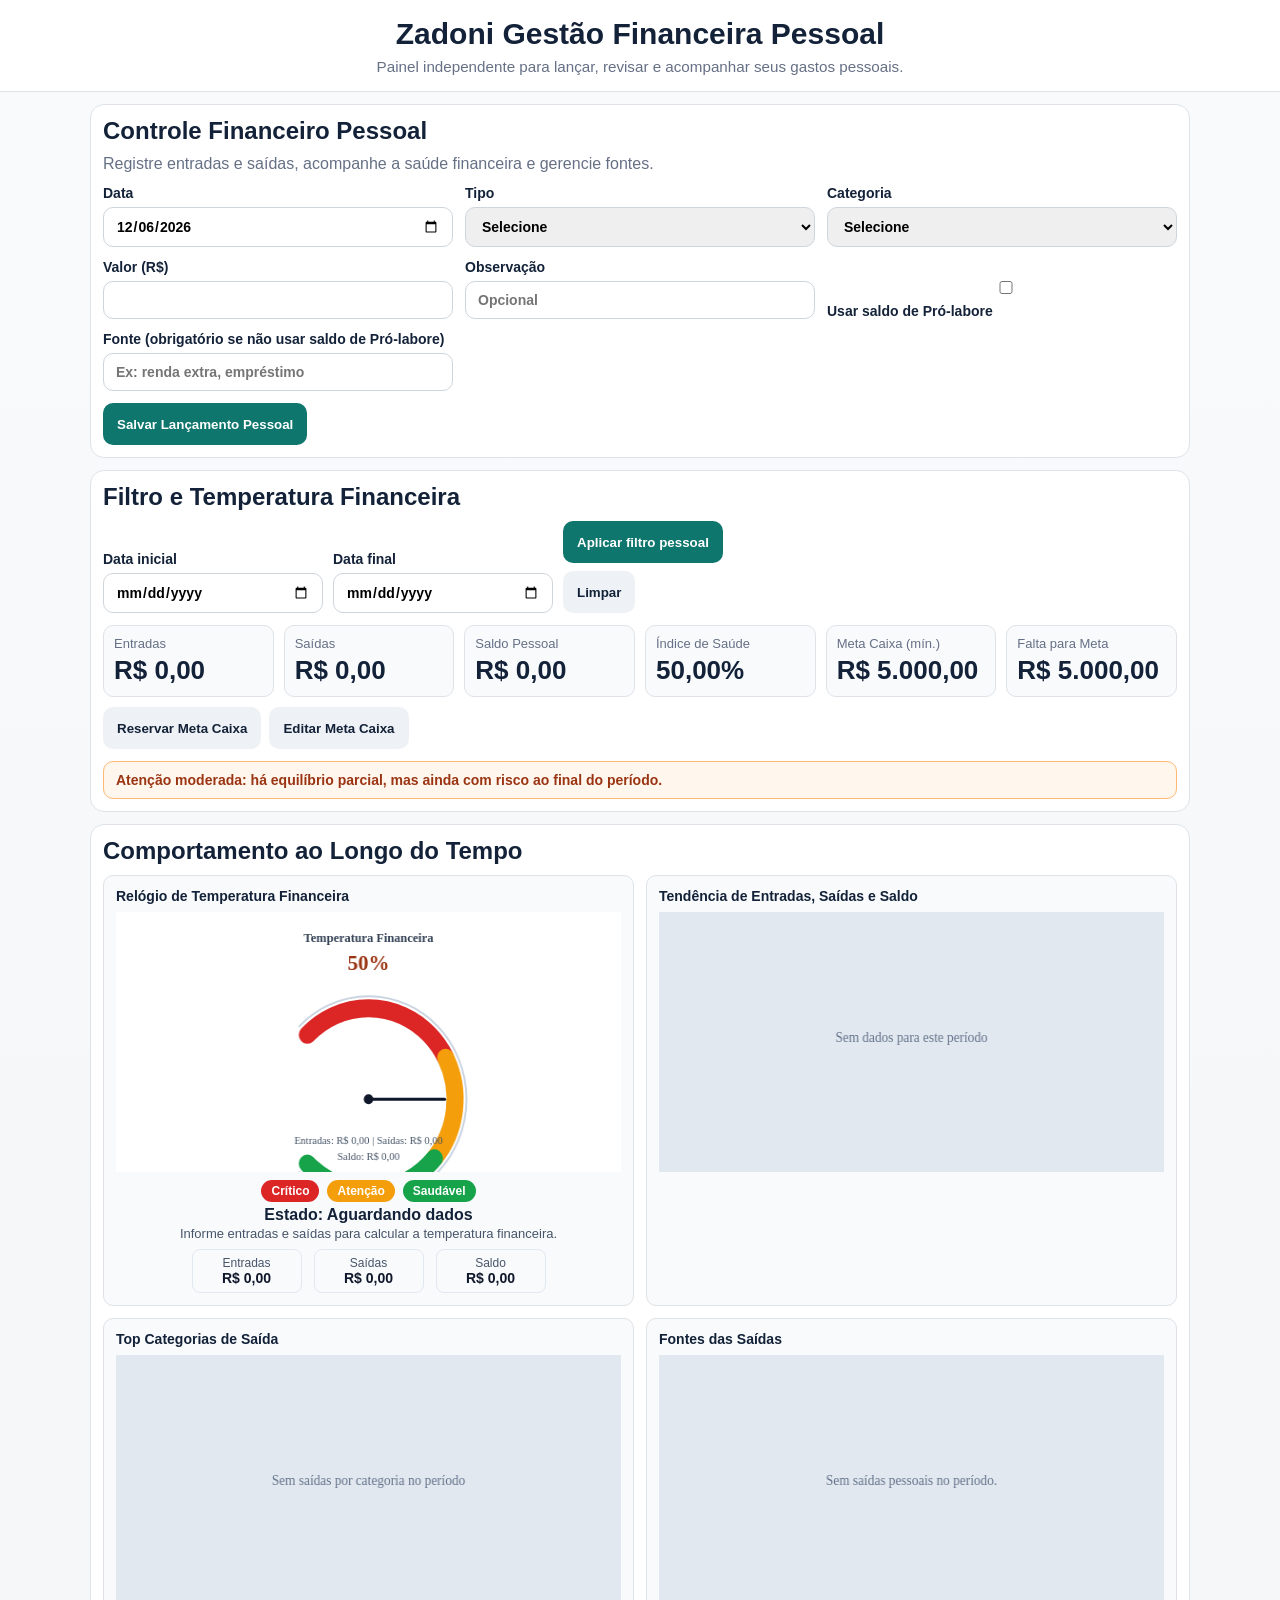
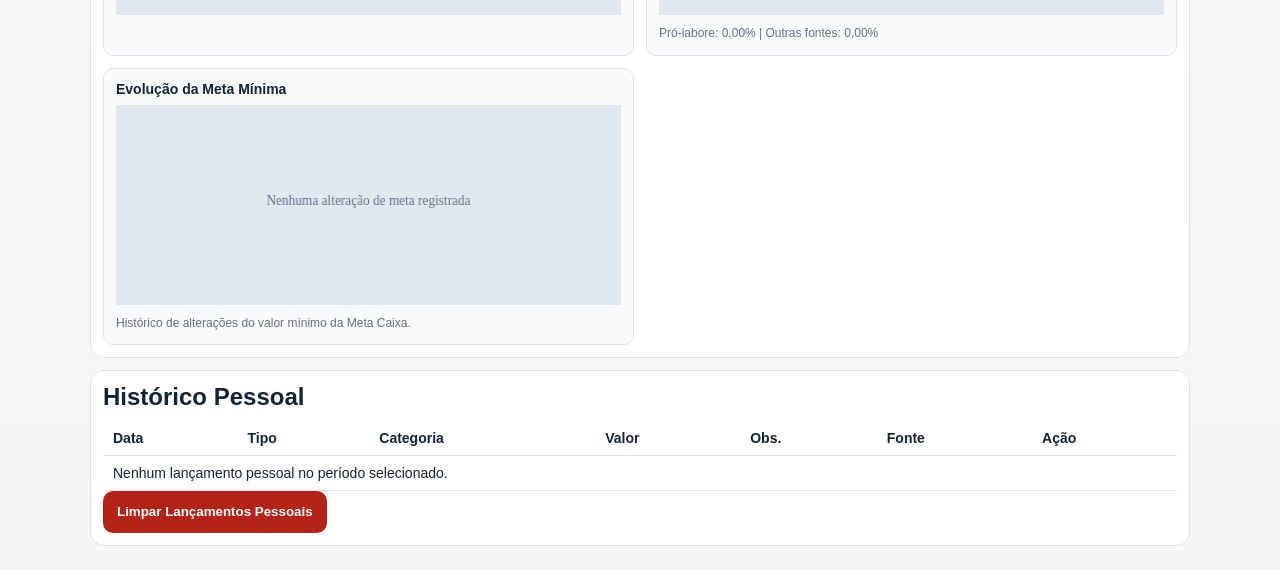
==== deploy-gestao-financeira-zadoni/index.html @ 17127ddf "Add new expense categories" ====
<!DOCTYPE html>
<html lang="pt-BR">
<head>
  <meta charset="UTF-8" />
  <meta name="viewport" content="width=device-width, initial-scale=1.0" />
  <title>Zadoni Gestão Financeira Pessoal</title>
  <link rel="stylesheet" href="style.css" />
  <script src="modules/calc.js" defer></script>
  <script src="modules/data.js" defer></script>
  <script src="modules/ui.js" defer></script>
  <script src="app.js" defer></script>
</head>
<body>
  <header class="topbar no-print">
    <h1>Zadoni Gestão Financeira Pessoal</h1>
    <p>Painel independente para lançar, revisar e acompanhar seus gastos pessoais.</p>
  </header>

  <main class="container">
    <section class="screen is-active" data-screen="personal">
      <section class="card">
        <h2>Controle Financeiro Pessoal</h2>
        <p class="muted">Registre entradas e saídas, acompanhe a saúde financeira e gerencie fontes.</p>

        <form id="personalForm" class="grid">
          <label>
            Data
            <input type="date" id="personalDate" required />
          </label>
          <label>
            Tipo
            <select id="personalType" required>
              <option value="">Selecione</option>
              <option value="entry">Entrada</option>
              <option value="exit">Saída</option>
            </select>
          </label>
          <label>
            Categoria
            <select id="personalCategory" required>
              <option value="">Selecione</option>
              <option value="Renda">Renda</option>
              <option value="Alimentação">Alimentação</option>
              <option value="Transporte">Transporte</option>
              <option value="Moradia">Moradia</option>
              <option value="Saúde">Saúde</option>
              <option value="Educação">Educação</option>
              <option value="Lazer">Lazer</option>
              <option value="Dívidas">Dívidas</option>
              <option value="Recompra para negócio">Recompra para negócio</option>
              <option value="Roupas">Roupas</option>
              <option value="Beleza">Beleza</option>
              <option value="Cuidados pessoais">Cuidados pessoais</option>
              <option value="Outros">Outros</option>
            </select>
          </label>
          <label>
            Valor (R$)
            <input type="number" id="personalAmount" min="0.01" step="0.01" required />
          </label>
          <label>
            Observação
            <input type="text" id="personalNotes" placeholder="Opcional" />
          </label>
          <label class="inline">
            <input type="checkbox" id="personalUseBusinessFunds" />
            <span>Usar saldo de Pró-labore</span>
          </label>
          <label>
            Fonte (obrigatório se não usar saldo de Pró-labore)
            <input type="text" id="personalFundingSource" placeholder="Ex: renda extra, empréstimo" />
          </label>
          <div class="actions">
            <button type="submit" id="personalSubmitBtn">Salvar Lançamento Pessoal</button>
            <button type="button" id="personalCancelEdit" class="ghost" hidden>Cancelar edição</button>
          </div>
        </form>
      </section>

      <section class="card">
        <h2>Filtro e Temperatura Financeira</h2>
        <div class="filters no-print">
          <label>
            Data inicial
            <input type="date" id="personalFilterStartDate" />
          </label>
          <label>
            Data final
            <input type="date" id="personalFilterEndDate" />
          </label>
          <div class="actions-inline">
            <button type="button" id="personalApplyFilters">Aplicar filtro pessoal</button>
            <button type="button" id="personalClearFilters" class="ghost">Limpar</button>
          </div>
        </div>

        <div class="kpis">
          <article><span>Entradas</span><strong id="personalKpiEntries">R$ 0,00</strong></article>
          <article><span>Saídas</span><strong id="personalKpiExits">R$ 0,00</strong></article>
          <article><span>Saldo Pessoal</span><strong id="personalKpiBalance">R$ 0,00</strong></article>
          <article><span>Índice de Saúde</span><strong id="personalKpiHealth">0,00%</strong></article>
          <article><span>Meta Caixa (mín.)</span><strong id="personalKpiMeta">R$ 5.000,00</strong></article>
          <article><span>Falta para Meta</span><strong id="personalKpiShortage">R$ 0,00</strong></article>
        </div>
        <div class="actions-inline" style="margin-top:10px;">
          <button type="button" id="personalReserveBtn" class="ghost">Reservar Meta Caixa</button>
          <button type="button" id="personalEditMetaBtn" class="ghost">Editar Meta Caixa</button>
        </div>
        <p id="personalTemperatureLabel" class="traffic-light neutral">Temperatura financeira aguardando dados.</p>
      </section>

      <section class="card">
        <h2>Comportamento ao Longo do Tempo</h2>
        <div class="dash-grid">
          <div class="chart-card">
            <h3 class="chart-title">Relógio de Temperatura Financeira</h3>
            <canvas id="personalGaugeChart" height="260"></canvas>
            <div class="gauge-legend">
              <div class="chip chip-red">Crítico</div>
              <div class="chip chip-yellow">Atenção</div>
              <div class="chip chip-green">Saudável</div>
            </div>
            <div class="gauge-status">
              <div id="personalGaugeStatus" class="status-label">Estado: -</div>
              <div id="personalGaugeAdvice" class="status-advice">Aguardando dados.</div>
            </div>
            <div class="gauge-stats">
              <div class="stat-box">
                <span>Entradas</span>
                <strong id="personalGaugeEntries">R$ 0,00</strong>
              </div>
              <div class="stat-box">
                <span>Saídas</span>
                <strong id="personalGaugeExits">R$ 0,00</strong>
              </div>
              <div class="stat-box">
                <span>Saldo</span>
                <strong id="personalGaugeBalance">R$ 0,00</strong>
              </div>
            </div>
          </div>

          <div class="chart-card">
            <h3 class="chart-title">Tendência de Entradas, Saídas e Saldo</h3>
            <canvas id="personalTimelineChart" height="260"></canvas>
          </div>

          <div class="chart-card">
            <h3 class="chart-title">Top Categorias de Saída</h3>
            <canvas id="personalCategoryChart" height="260"></canvas>
          </div>

          <div class="chart-card">
            <h3 class="chart-title">Fontes das Saídas</h3>
            <canvas id="personalFundingChart" height="260"></canvas>
            <p class="chart-note" id="personalFundingNote">Mostra quanto das saídas veio do Pró-labore vs outras fontes.</p>
          </div>

          <div class="chart-card">
            <h3 class="chart-title">Evolução da Meta Mínima</h3>
            <canvas id="personalMetaEvolutionChart" height="200"></canvas>
            <p class="chart-note">Histórico de alterações do valor mínimo da Meta Caixa.</p>
          </div>
        </div>
      </section>

      <section class="card">
        <h2>Histórico Pessoal</h2>
        <div class="table-wrap">
          <table id="personalTable" class="mobile-card-table">
            <thead>
              <tr>
                <th>Data</th>
                <th>Tipo</th>
                <th>Categoria</th>
                <th>Valor</th>
                <th>Obs.</th>
                <th>Fonte</th>
                <th class="no-print">Ação</th>
              </tr>
            </thead>
            <tbody id="personalTableBody">
              <tr><td colspan="7">Nenhum lançamento pessoal cadastrado.</td></tr>
            </tbody>
          </table>
        </div>
        <div class="actions no-print">
          <button type="button" id="clearPersonalTransactions" class="danger">Limpar Lançamentos Pessoais</button>
        </div>
      </section>
    </section>
  </main>
</body>
</html>
---- deploy-gestao-financeira-zadoni/style.css ----
:root {
  --bg: #f3f5f7;
  --card: #ffffff;
  --text: #132238;
  --muted: #667085;
  --line: #dfe3e8;
  --brand: #0f766e;
  --brand-2: #0b5d57;
  --danger: #b42318;
  --container-max: 1100px;
  --space-1: 8px;
  --space-2: 12px;
  --space-3: 16px;
}

* {
  box-sizing: border-box;
}

html,
body {
  max-width: 100%;
  overflow-x: hidden;
}

body {
  margin: 0;
  font-family: "Segoe UI", Tahoma, sans-serif;
  color: var(--text);
  background: linear-gradient(180deg, #f8fafc 0%, var(--bg) 100%);
  overflow-x: hidden;
}

.topbar {
  background: var(--card);
  border-bottom: 1px solid var(--line);
  padding: var(--space-3) var(--space-2);
  text-align: center;
}

.topbar h1 {
  margin: 0;
  font-size: clamp(1.5rem, 5vw, 1.875rem);
  line-height: 1.2;
  overflow-wrap: anywhere;
}

.topbar p {
  margin: 6px 0 0;
  color: var(--muted);
  font-size: 0.95rem;
  overflow-wrap: anywhere;
}

.topbar-actions {
  margin-top: 10px;
  display: flex;
  justify-content: center;
  gap: 8px;
  flex-wrap: wrap;
}

.ui-mode-status {
  margin: 10px 0 0;
  font-size: 13px;
  font-weight: 700;
}

.tabs {
  width: min(var(--container-max), calc(100% - (var(--space-2) * 2)));
  margin: var(--space-2) auto 0;
  display: flex;
  gap: 8px;
  flex-wrap: wrap;
}

.tab {
  border: 1px solid var(--line);
  background: #fff;
  color: var(--text);
  border-radius: 999px;
  padding: 10px 14px;
  cursor: pointer;
  font-weight: 700;
  min-height: 42px;
  flex: 1 1 140px;
  max-width: 100%;
}

.tab.is-active {
  background: var(--brand);
  border-color: var(--brand);
  color: #fff;
}

.container {
  width: min(var(--container-max), calc(100% - (var(--space-2) * 2)));
  margin: var(--space-2) auto 24px;
}

.screen {
  display: none;
  gap: var(--space-2);
}

.screen.is-active {
  display: grid;
}

.card {
  background: var(--card);
  border: 1px solid var(--line);
  border-radius: 14px;
  padding: var(--space-2);
  min-width: 0;
}

.card h2 {
  margin: 0 0 10px;
}

.muted {
  margin: 0 0 12px;
  color: var(--muted);
}

.grid {
  display: grid;
  grid-template-columns: 1fr;
  gap: 12px;
  align-items: end;
}

label {
  display: flex;
  flex-direction: column;
  gap: 6px;
  font-size: 14px;
  font-weight: 600;
  min-width: 0;
}

input,
select,
textarea {
  font: inherit;
  border: 1px solid #cfd5dc;
  border-radius: 10px;
  padding: 10px 12px;
  width: 100%;
  min-width: 0;
  max-width: 100%;
}

input[readonly] {
  background: #f8fafc;
}

.actions {
  grid-column: 1 / -1;
  display: flex;
  gap: 8px;
  flex-wrap: wrap;
}

.actions-inline {
  display: flex;
  gap: 8px;
  flex-wrap: wrap;
  align-items: end;
}

button {
  border: 0;
  border-radius: 10px;
  padding: 10px 14px;
  font-weight: 700;
  cursor: pointer;
  background: var(--brand);
  color: #fff;
  min-height: 42px;
  max-width: 100%;
  overflow-wrap: anywhere;
}

button:hover {
  background: var(--brand-2);
}

button.ghost {
  background: #eef2f6;
  color: var(--text);
}

button.ghost:hover {
  background: #dde4eb;
}

button.danger {
  background: var(--danger);
}

button.danger:hover {
  background: #8f1b12;
}

.advanced {
  grid-column: 1 / -1;
  border: 1px dashed #c7ced7;
  border-radius: 10px;
  padding: 8px 10px;
}

.advanced summary {
  cursor: pointer;
  font-weight: 700;
}

.advanced-content {
  margin-top: 10px;
  display: grid;
  grid-template-columns: 1fr;
  gap: 10px;
}

.sale-product-panel {
  grid-column: 1 / -1;
  padding: 10px 12px;
  border: 1px solid var(--line);
  border-radius: 10px;
  background: #f8fafc;
}

.sale-product-panel .muted {
  margin: 0;
}

.compact-details {
  margin-top: 8px;
  border: 1px dashed #c7ced7;
  border-radius: 8px;
  padding: 6px 8px;
  white-space: normal;
}

.compact-details summary {
  cursor: pointer;
  font-weight: 700;
  color: #334155;
}

.compact-details p {
  margin: 8px 0 0;
  color: var(--muted);
  line-height: 1.4;
  white-space: normal;
}

.muted-inline {
  color: var(--muted);
  font-size: 12px;
}

.product-name-cell {
  display: block;
  color: #0f172a;
  font-size: 14px;
  line-height: 1.35;
}

.sale-product-cell {
  display: grid;
  gap: 6px;
  white-space: normal;
}

.product-identity-cell {
  align-items: start;
}

.mobile-product-description {
  display: none;
}

.mobile-product-description .compact-details + .compact-details {
  margin-top: 6px;
}

.compact-details.product-description-details,
.compact-details.catalog-description-details {
  margin-top: 0;
  border: 0;
  padding: 0;
  background: transparent;
}

.compact-details.product-description-details summary,
.compact-details.catalog-description-details summary {
  list-style: none;
  display: inline-flex;
  align-items: center;
  gap: 6px;
  border-radius: 999px;
  border: 1px solid #cbd5e1;
  background: #f8fafc;
  color: #334155;
  font-size: 12px;
  font-weight: 700;
  padding: 4px 10px;
}

.compact-details.product-description-details summary::-webkit-details-marker,
.compact-details.catalog-description-details summary::-webkit-details-marker {
  display: none;
}

.compact-details.product-description-details summary::after,
.compact-details.catalog-description-details summary::after {
  content: '▾';
  font-size: 11px;
  line-height: 1;
  transition: transform 180ms ease;
}

.compact-details.product-description-details[open] summary::after,
.compact-details.catalog-description-details[open] summary::after {
  transform: rotate(180deg);
}

.compact-details.product-description-details p,
.compact-details.catalog-description-details p {
  margin-top: 8px;
  padding: 8px 10px;
  border-radius: 8px;
  border: 1px solid #dbe5ee;
  background: #f8fafc;
  color: #334155;
}

.filters {
  display: grid;
  grid-template-columns: 1fr;
  gap: 10px;
  align-items: end;
  margin-bottom: 12px;
}

.kpis {
  display: grid;
  grid-template-columns: 1fr;
  gap: 10px;
}

.kpis article {
  background: #f8fafc;
  border: 1px solid var(--line);
  border-radius: 10px;
  padding: 10px;
}

.kpis span {
  display: block;
  color: var(--muted);
  font-size: 13px;
}

.kpis strong {
  display: block;
  margin-top: 4px;
  font-size: clamp(1.25rem, 5vw, 1.625rem);
  line-height: 1.2;
}

.kpi-focus {
  background: #ecfeff;
  border-left: 4px solid var(--brand);
}

.decision-grid,
.rank-grid {
  display: grid;
  grid-template-columns: 1fr;
  gap: 10px;
}

.decision-grid {
  margin-bottom: 12px;
}

.decision-card,
.rank-panel {
  background: #f8fafc;
  border: 1px solid var(--line);
  border-radius: 10px;
  padding: 12px;
  min-width: 0;
}

.decision-card span {
  display: block;
  color: var(--muted);
  font-size: 13px;
  font-weight: 700;
}

.decision-card strong {
  display: block;
  margin-top: 5px;
  font-size: 1.2rem;
  line-height: 1.25;
}

.decision-card p {
  margin: 8px 0 0;
  color: #334155;
  line-height: 1.45;
}

.rank-panel h3 {
  margin: 0 0 10px;
  font-size: 1rem;
}

.rank-list {
  margin: 0;
  padding-left: 20px;
}

.rank-list li {
  padding: 8px 0;
  border-top: 1px solid #e6ebf0;
}

.rank-list li:first-child {
  border-top: 0;
  padding-top: 0;
}

.rank-list strong,
.rank-list span {
  display: block;
}

.rank-list span {
  color: var(--muted);
  font-size: 13px;
  margin-top: 2px;
}

.partner-goals {
  display: grid;
  grid-template-columns: 1fr;
  gap: 10px;
}

.partner-card {
  background: #f8fafc;
  border: 1px solid var(--line);
  border-radius: 10px;
  padding: 12px;
}

.partner-card header {
  display: flex;
  align-items: center;
  justify-content: space-between;
  gap: 8px;
  margin-bottom: 8px;
  flex-wrap: wrap;
}

.partner-card header span {
  color: var(--muted);
  font-size: 13px;
}

.goal-bar {
  width: 100%;
  height: 12px;
  border-radius: 999px;
  background: #e6ebf1;
  overflow: hidden;
}

.goal-bar span {
  display: block;
  height: 100%;
  width: 0%;
  background: linear-gradient(90deg, #0f766e 0%, #22c55e 100%);
  transition: width 200ms ease-in-out;
}

.goal-msg {
  margin: 8px 0 0;
  font-size: 13px;
  color: var(--muted);
}

.goal-msg.done {
  color: #166534;
  font-weight: 700;
}

.motivation {
  margin: 0 0 12px;
  padding: 10px 12px;
  border-radius: 10px;
  border: 1px solid var(--line);
  background: #f8fafc;
  color: var(--muted);
  font-size: 14px;
}

.motivation.warn {
  background: #fff4ed;
  border-color: #fdba74;
  color: #9a3412;
}

.motivation.ok {
  background: #ecfdf3;
  border-color: #86efac;
  color: #166534;
}

.channel-grid {
  display: grid;
  grid-template-columns: 1fr;
  gap: 12px;
}

.pie-wrap {
  background: #f8fafc;
  border: 1px solid var(--line);
  border-radius: 10px;
  padding: 12px;
  display: grid;
  gap: 10px;
  justify-items: center;
}

.pie-svg {
  width: min(220px, 100%);
  aspect-ratio: 1 / 1;
}

.pie-center-text {
  font-size: 0.24rem;
  fill: var(--muted);
  font-weight: 700;
}

.pie-legend {
  margin: 0;
  padding: 0;
  width: 100%;
  list-style: none;
  display: grid;
  gap: 6px;
}

.pie-legend li {
  display: flex;
  align-items: center;
  gap: 8px;
  font-size: 13px;
  color: var(--text);
}

.dot {
  width: 10px;
  height: 10px;
  border-radius: 999px;
  flex: 0 0 10px;
}

.dash-grid {
  display: grid;
  grid-template-columns: 1fr;
  gap: 12px;
}

.chart-card {
  background: #f8fafc;
  border: 1px solid var(--line);
  border-radius: 10px;
  padding: 12px;
}

.chart-title {
  margin: 0 0 8px;
  font-size: 14px;
}

canvas {
  width: 100%;
  display: block;
}

.chart-note {
  margin: 10px 0 0;
  font-size: 12px;
  color: var(--muted);
  line-height: 1.45;
}

.personal-type {
  display: inline-block;
  padding: 2px 8px;
  border-radius: 999px;
  font-size: 12px;
  font-weight: 700;
}

.personal-type.entry {
  background: #ecfdf3;
  color: #166534;
}

.personal-type.exit {
  background: #fef2f2;
  color: #991b1b;
}

.traffic-light {
  margin: 12px 0 0;
  padding: 10px 12px;
  border-radius: 10px;
  border: 1px solid var(--line);
  font-size: 14px;
  font-weight: 600;
}

.traffic-light.neutral {
  background: #f8fafc;
  color: var(--muted);
}

.traffic-light.green {
  background: #ecfdf3;
  border-color: #86efac;
  color: #166534;
}

.traffic-light.yellow {
  background: #fff7ed;
  border-color: #fdba74;
  color: #9a3412;
}

.traffic-light.red {
  background: #fef2f2;
  border-color: #fca5a5;
  color: #991b1b;
}

.daily-status {
  margin: 0 0 10px;
  padding: 10px 12px;
  border-radius: 10px;
  border: 1px solid #cbd5e1;
  font-weight: 700;
}

.daily-status.neutral {
  background: #f8fafc;
  color: #334155;
}

.daily-status.green {
  background: #ecfdf3;
  border-color: #86efac;
  color: #166534;
}

.daily-status.yellow {
  background: #fff7ed;
  border-color: #fdba74;
  color: #9a3412;
}

.daily-status.red {
  background: #fef2f2;
  border-color: #fca5a5;
  color: #991b1b;
}

.daily-checklist-list {
  display: grid;
  gap: 10px;
  margin: 0 0 12px;
}

.daily-check-item {
  border: 1px solid #dbe5ee;
  border-radius: 10px;
  background: #f8fafc;
  padding: 10px 12px;
}

.daily-check-item header {
  display: flex;
  align-items: center;
  justify-content: space-between;
  gap: 8px;
  flex-wrap: wrap;
  margin-bottom: 6px;
}

.daily-check-item p {
  margin: 3px 0 0;
  font-size: 13px;
  color: #334155;
}

.daily-check-item.ok {
  border-color: #86efac;
}

.daily-check-item.warning {
  border-color: #fdba74;
  background: #fff7ed;
}

.daily-check-item.error {
  border-color: #fca5a5;
  background: #fef2f2;
}

.daily-pill {
  display: inline-block;
  padding: 3px 10px;
  border-radius: 999px;
  font-size: 12px;
  font-weight: 700;
}

.daily-pill.neutral {
  background: #e2e8f0;
  color: #334155;
}

.daily-pill.ok {
  background: #dcfce7;
  color: #166534;
}

.daily-pill.warning {
  background: #ffedd5;
  color: #9a3412;
}

.daily-pill.error {
  background: #fee2e2;
  color: #991b1b;
}

.daily-bank-flag {
  display: inline-block;
  padding: 3px 10px;
  border-radius: 999px;
  font-size: 12px;
  font-weight: 700;
}

.daily-bank-flag.ok {
  background: #dcfce7;
  color: #166534;
}

.daily-bank-flag.warn {
  background: #fee2e2;
  color: #991b1b;
}

.gauge-legend {
  display: flex;
  justify-content: center;
  gap: 8px;
  margin: 8px 0 4px;
  flex-wrap: wrap;
}

.chip {
  display: inline-block;
  padding: 4px 10px;
  border-radius: 999px;
  font-size: 12px;
  font-weight: 600;
  color: #fff;
}

.chip-red { background: #dc2626; }
.chip-yellow { background: #f59e0b; }
.chip-green { background: #16a34a; }

.gauge-status {
  text-align: center;
  margin: 4px 0 8px;
}

.status-label {
  font-weight: 700;
  margin-bottom: 2px;
}

.status-label.critical { color: #dc2626; }
.status-label.warning { color: #f59e0b; }
.status-label.ok { color: #16a34a; }

.status-advice {
  font-size: 13px;
  color: #475569;
}

.gauge-stats {
  display: flex;
  justify-content: center;
  gap: 12px;
  flex-wrap: wrap;
  margin-top: 8px;
}

.gauge-stats .stat-box {
  background: #f8fafc;
  border: 1px solid #e2e8f0;
  border-radius: 8px;
  padding: 6px 10px;
  min-width: 110px;
  text-align: center;
}

.gauge-stats span {
  display: block;
  font-size: 12px;
  color: #475569;
}

.gauge-stats strong {
  display: block;
  font-size: 14px;
  color: #0f172a;
}

.table-wrap {
  width: 100%;
  overflow-x: auto;
  -webkit-overflow-scrolling: touch;
}

table {
  width: 100%;
  border-collapse: collapse;
  min-width: 100%;
  table-layout: fixed;
}

th,
td {
  border-bottom: 1px solid var(--line);
  padding: 9px 10px;
  text-align: left;
  font-size: 13px;
  word-break: break-word;
  overflow-wrap: anywhere;
  vertical-align: top;
}

th {
  white-space: nowrap;
  overflow-wrap: normal;
}

@media (max-width: 520px) {
  table {
    min-width: 520px;
    table-layout: auto;
  }

  th,
  td {
    padding: 8px 6px;
    font-size: 12px;
  }

  #personalTable {
    min-width: 460px;
  }

  #personalTable th:nth-child(5),
  #personalTable td:nth-child(5),
  #personalTable th:nth-child(6),
  #personalTable td:nth-child(6) {
    display: none;
  }

  .mobile-product-description {
    display: grid;
    gap: 6px;
  }

  .product-name-cell {
    font-size: 13px;
    line-height: 1.4;
  }

  .compact-details.product-description-details summary,
  .compact-details.catalog-description-details summary {
    font-size: 11px;
    padding: 4px 8px;
  }
}

@media (min-width: 480px) {
  .kpis {
    grid-template-columns: repeat(2, minmax(0, 1fr));
  }
}

@media (min-width: 768px) {
  .topbar {
    padding: 16px;
  }

  .tabs,
  .container {
    width: min(var(--container-max), 96%);
  }

  .grid {
    grid-template-columns: repeat(2, minmax(0, 1fr));
  }

  .filters {
    grid-template-columns: repeat(3, minmax(160px, 220px)) 1fr;
  }

  .kpis {
    grid-template-columns: repeat(auto-fit, minmax(150px, 1fr));
  }

  .dash-grid {
    grid-template-columns: repeat(2, minmax(0, 1fr));
  }

  table {
    min-width: 640px;
    table-layout: auto;
  }

  th,
  td {
    font-size: 14px;
    white-space: nowrap;
    word-break: normal;
    overflow-wrap: normal;
  }
}

@media (min-width: 1024px) {
  .grid {
    grid-template-columns: repeat(3, minmax(0, 1fr));
  }

  table {
    min-width: 880px;
  }
}

.help-cta {
  margin-top: 8px;
  border: 1px solid #0ea5e9;
  background: #e0f2fe;
  color: #0c4a6e;
  border-radius: 999px;
  padding: 8px 14px;
  font-weight: 700;
}

.help-modal {
  position: fixed;
  inset: 0;
  background: rgba(15, 23, 42, 0.55);
  display: none;
  z-index: 50;
  padding: 18px;
}
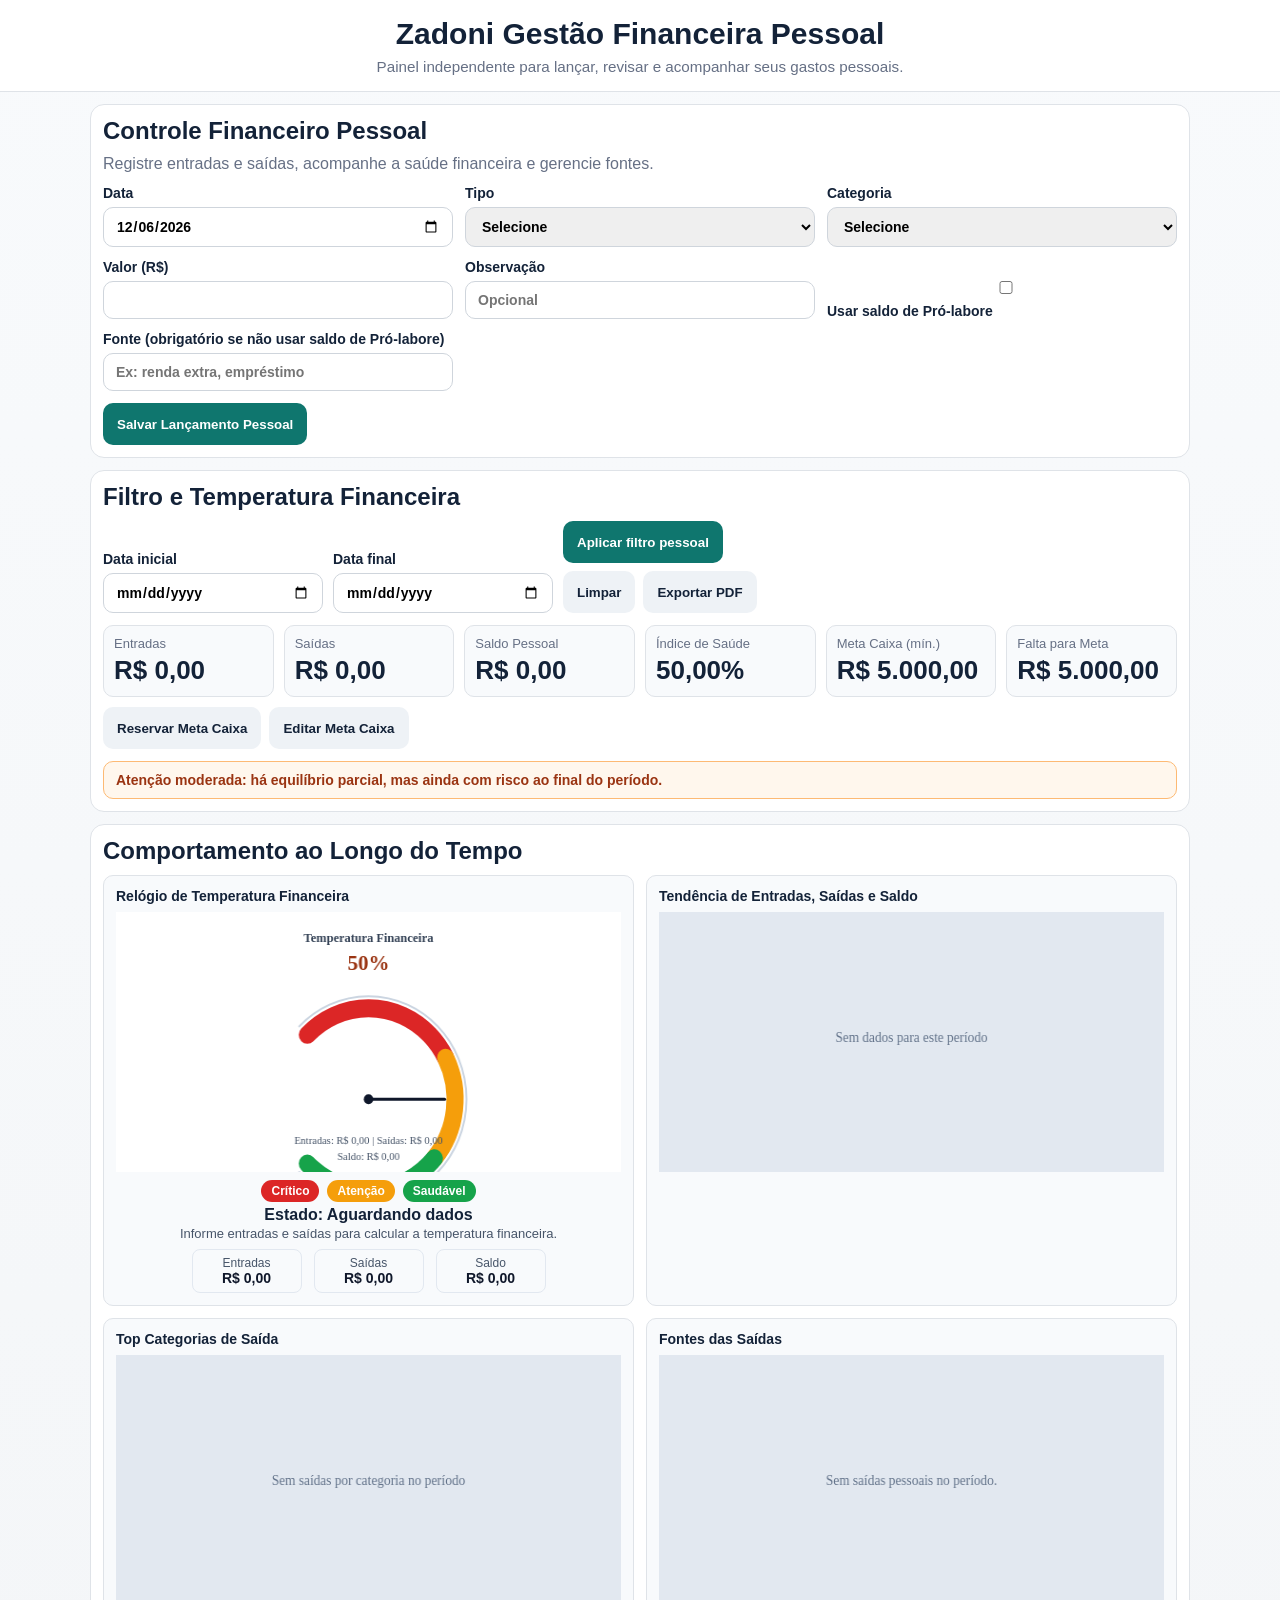
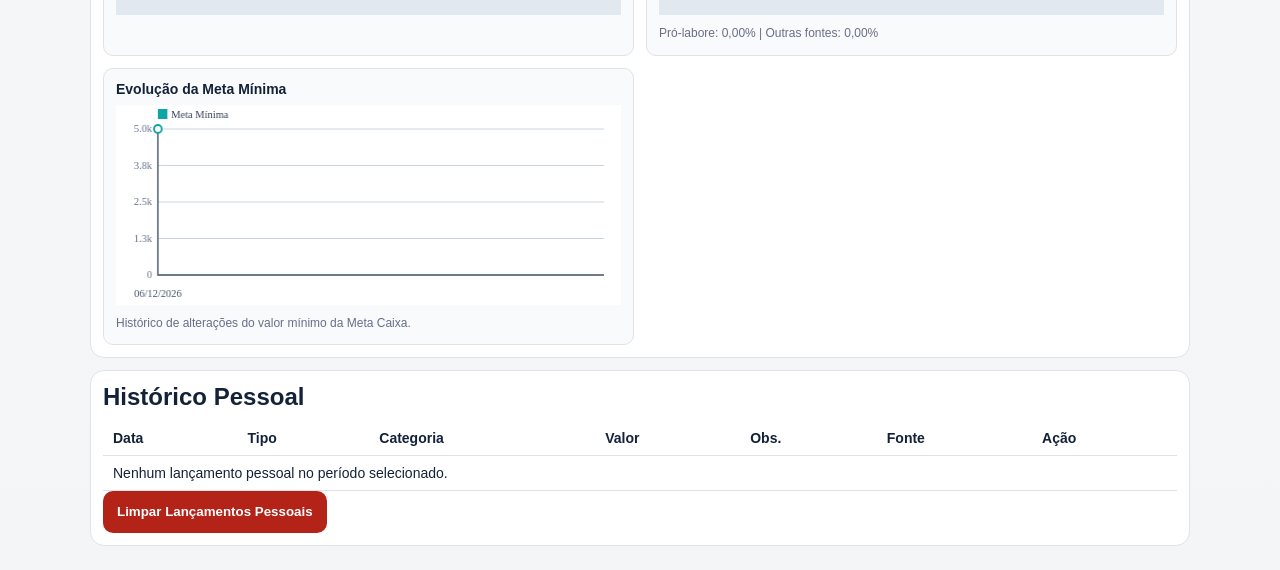
==== commit 5b6ff4ef: "Add paid traffic category and PDF reports" ====
--- a/deploy-gestao-financeira-zadoni/index.html
+++ b/deploy-gestao-financeira-zadoni/index.html
@@ -18,7 +18,13 @@
 
   <main class="container">
     <section class="screen is-active" data-screen="personal">
-      <section class="card">
+      <section class="report-heading print-only">
+        <h1>Relatório Financeiro Pessoal</h1>
+        <p id="reportPeriodLabel">Período: todos os lançamentos</p>
+        <p id="reportGeneratedAt">Gerado em: -</p>
+      </section>
+
+      <section class="card no-print">
         <h2>Controle Financeiro Pessoal</h2>
         <p class="muted">Registre entradas e saídas, acompanhe a saúde financeira e gerencie fontes.</p>
 
@@ -48,6 +54,7 @@
               <option value="Lazer">Lazer</option>
               <option value="Dívidas">Dívidas</option>
               <option value="Recompra para negócio">Recompra para negócio</option>
+              <option value="Tráfego pago">Tráfego pago</option>
               <option value="Roupas">Roupas</option>
               <option value="Beleza">Beleza</option>
               <option value="Cuidados pessoais">Cuidados pessoais</option>
@@ -91,6 +98,7 @@
           <div class="actions-inline">
             <button type="button" id="personalApplyFilters">Aplicar filtro pessoal</button>
             <button type="button" id="personalClearFilters" class="ghost">Limpar</button>
+            <button type="button" id="exportReportPdf" class="ghost">Exportar PDF</button>
           </div>
         </div>
 
--- a/deploy-gestao-financeira-zadoni/style.css
+++ b/deploy-gestao-financeira-zadoni/style.css
@@ -604,6 +604,27 @@
   line-height: 1.45;
 }
 
+.print-only {
+  display: none;
+}
+
+.report-heading {
+  margin-bottom: 12px;
+  border-bottom: 2px solid var(--brand);
+  padding-bottom: 10px;
+}
+
+.report-heading h1 {
+  margin: 0 0 6px;
+  font-size: 1.4rem;
+}
+
+.report-heading p {
+  margin: 2px 0;
+  color: #475569;
+  font-size: 12px;
+}
+
 .personal-type {
   display: inline-block;
   padding: 2px 8px;
@@ -985,3 +1006,87 @@
   z-index: 50;
   padding: 18px;
 }
+
+@media print {
+  @page {
+    size: A4;
+    margin: 12mm;
+  }
+
+  * {
+    box-shadow: none !important;
+  }
+
+  html,
+  body {
+    background: #ffffff !important;
+    color: #0f172a;
+    overflow: visible;
+  }
+
+  .no-print {
+    display: none !important;
+  }
+
+  .print-only {
+    display: block !important;
+  }
+
+  .container {
+    width: 100%;
+    margin: 0;
+  }
+
+  .screen,
+  .screen.is-active {
+    display: block;
+  }
+
+  .card,
+  .chart-card,
+  .kpis article {
+    background: #ffffff;
+    border-color: #cbd5e1;
+    break-inside: avoid;
+    page-break-inside: avoid;
+  }
+
+  .card {
+    margin-bottom: 10px;
+    border-radius: 8px;
+  }
+
+  .dash-grid,
+  .kpis {
+    grid-template-columns: repeat(2, minmax(0, 1fr));
+  }
+
+  canvas {
+    max-height: 190px;
+  }
+
+  .table-wrap {
+    overflow: visible;
+  }
+
+  table {
+    min-width: 0;
+    table-layout: auto;
+  }
+
+  th,
+  td {
+    font-size: 10px;
+    padding: 6px;
+    white-space: normal;
+  }
+
+  details summary {
+    display: none !important;
+  }
+
+  details,
+  details p {
+    display: block !important;
+  }
+}
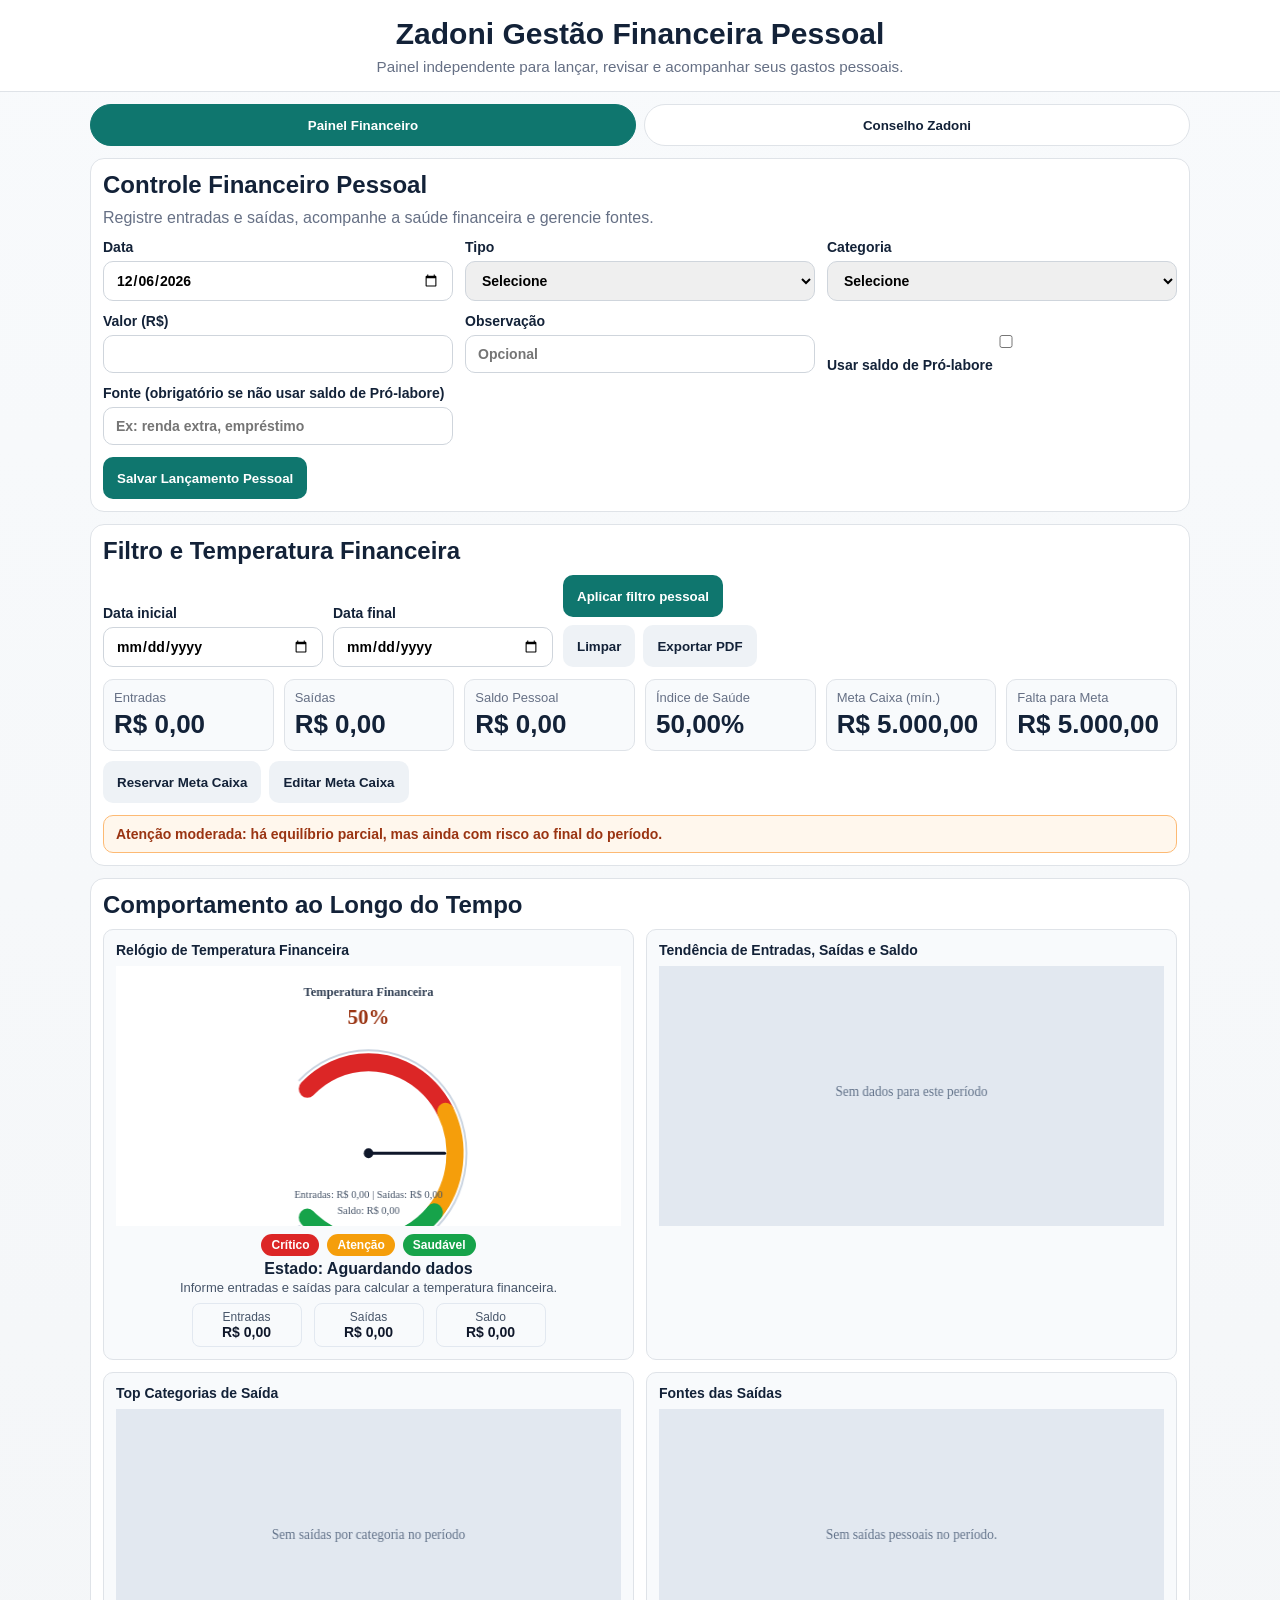
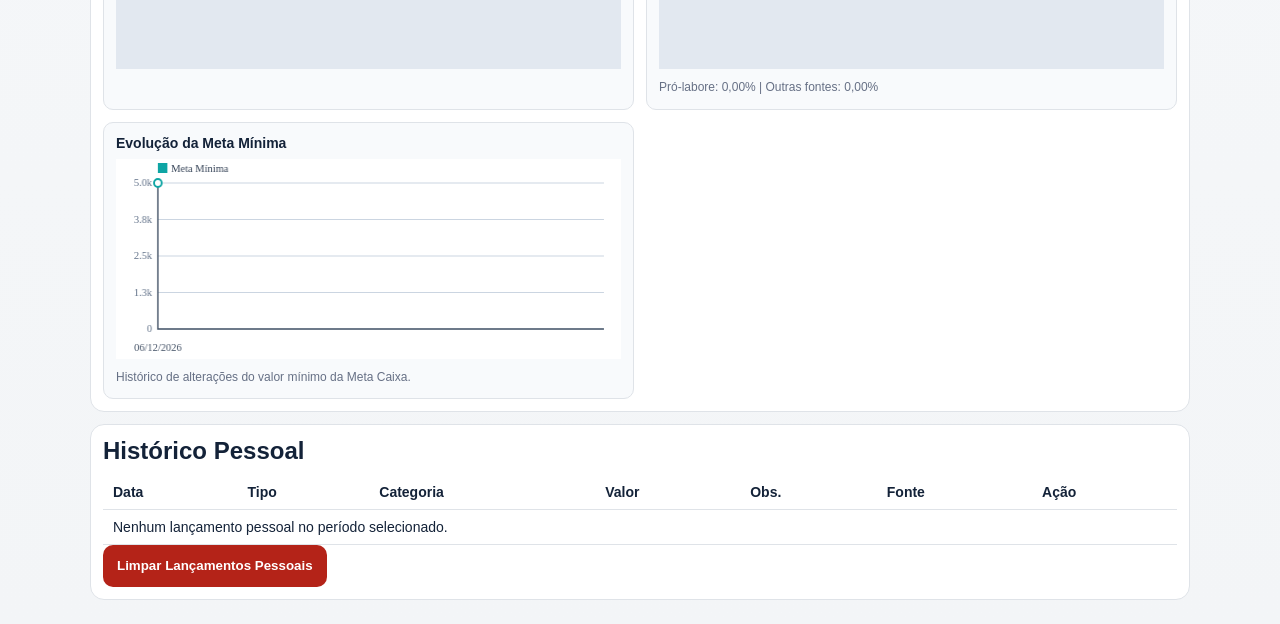
==== commit 1380f67c: "Add dynamic prosperity guidance tab" ====
--- a/deploy-gestao-financeira-zadoni/index.html
+++ b/deploy-gestao-financeira-zadoni/index.html
@@ -16,6 +16,11 @@
     <p>Painel independente para lançar, revisar e acompanhar seus gastos pessoais.</p>
   </header>
 
+  <nav class="tabs no-print" aria-label="Navegação principal">
+    <button type="button" class="tab is-active" data-tab-target="personal">Painel Financeiro</button>
+    <button type="button" class="tab" data-tab-target="prosperity">Conselho Zadoni</button>
+  </nav>
+
   <main class="container">
     <section class="screen is-active" data-screen="personal">
       <section class="report-heading print-only">
@@ -58,6 +63,10 @@
               <option value="Roupas">Roupas</option>
               <option value="Beleza">Beleza</option>
               <option value="Cuidados pessoais">Cuidados pessoais</option>
+              <option value="Dízimos">Dízimos</option>
+              <option value="Investimentos">Investimentos</option>
+              <option value="Doações">Doações</option>
+              <option value="Oferta">Oferta</option>
               <option value="Outros">Outros</option>
             </select>
           </label>
@@ -197,6 +206,58 @@
         </div>
       </section>
     </section>
+
+    <section class="screen" data-screen="prosperity">
+      <section class="card wisdom-hero">
+        <div>
+          <span id="wisdomStatusPill" class="wisdom-pill neutral">Aguardando leitura</span>
+          <h2>Conselho Financeiro Zadoni</h2>
+          <p id="wisdomSummary">Registre entradas e saídas para receber uma orientação financeira dinâmica.</p>
+        </div>
+        <div class="wisdom-score">
+          <span>Temperatura</span>
+          <strong id="wisdomScore">0%</strong>
+        </div>
+      </section>
+
+      <section class="advice-grid">
+        <article class="advice-card">
+          <span>Próxima ação</span>
+          <strong id="wisdomNextAction">Registrar o mês atual</strong>
+          <p id="wisdomNextActionDetail">A clareza vem antes da decisão.</p>
+        </article>
+        <article class="advice-card">
+          <span>Pacto do casal</span>
+          <strong id="wisdomCouplePact">Conversa semanal de 20 minutos</strong>
+          <p id="wisdomCouplePactDetail">Decidam juntos, sem culpa e sem improviso.</p>
+        </article>
+        <article class="advice-card">
+          <span>Princípio do mês</span>
+          <strong id="wisdomPrinciple">Ordem antes de expansão</strong>
+          <p id="wisdomPrincipleDetail">Prosperidade sustentável nasce de limites claros.</p>
+        </article>
+      </section>
+
+      <section class="card">
+        <h2>Alertas Dinâmicos</h2>
+        <div id="wisdomAlerts" class="wisdom-list">
+          <article class="wisdom-item neutral">
+            <strong>Aguardando dados</strong>
+            <p>Os alertas aparecem conforme os lançamentos do período selecionado.</p>
+          </article>
+        </div>
+      </section>
+
+      <section class="card">
+        <h2>Mapa de Prioridades</h2>
+        <div id="wisdomPriorities" class="priority-list"></div>
+      </section>
+
+      <section class="card">
+        <h2>Leitura Judaica da Prosperidade</h2>
+        <div id="wisdomPrinciples" class="principles-grid"></div>
+      </section>
+    </section>
   </main>
 </body>
 </html>
--- a/deploy-gestao-financeira-zadoni/style.css
+++ b/deploy-gestao-financeira-zadoni/style.css
@@ -625,6 +625,156 @@
   font-size: 12px;
 }
 
+.wisdom-hero {
+  display: flex;
+  justify-content: space-between;
+  align-items: center;
+  gap: 16px;
+  flex-wrap: wrap;
+  border-left: 4px solid var(--brand);
+}
+
+.wisdom-hero h2 {
+  margin: 8px 0 6px;
+}
+
+.wisdom-hero p {
+  margin: 0;
+  color: #334155;
+  line-height: 1.5;
+}
+
+.wisdom-pill {
+  display: inline-flex;
+  align-items: center;
+  border-radius: 999px;
+  padding: 5px 10px;
+  font-size: 12px;
+  font-weight: 800;
+}
+
+.wisdom-pill.neutral,
+.wisdom-item.neutral {
+  background: #f1f5f9;
+  border-color: #cbd5e1;
+  color: #334155;
+}
+
+.wisdom-pill.ok,
+.wisdom-item.ok {
+  background: #ecfdf3;
+  border-color: #86efac;
+  color: #166534;
+}
+
+.wisdom-pill.warning,
+.wisdom-item.warning {
+  background: #fff7ed;
+  border-color: #fdba74;
+  color: #9a3412;
+}
+
+.wisdom-pill.critical,
+.wisdom-item.critical {
+  background: #fef2f2;
+  border-color: #fca5a5;
+  color: #991b1b;
+}
+
+.wisdom-score {
+  min-width: 150px;
+  border: 1px solid var(--line);
+  border-radius: 10px;
+  padding: 12px;
+  text-align: center;
+  background: #f8fafc;
+}
+
+.wisdom-score span {
+  display: block;
+  color: var(--muted);
+  font-size: 12px;
+  font-weight: 700;
+}
+
+.wisdom-score strong {
+  display: block;
+  margin-top: 3px;
+  font-size: 2rem;
+  line-height: 1;
+}
+
+.advice-grid,
+.principles-grid {
+  display: grid;
+  grid-template-columns: 1fr;
+  gap: 12px;
+}
+
+.advice-card,
+.wisdom-item,
+.priority-item {
+  border: 1px solid var(--line);
+  border-radius: 10px;
+  padding: 12px;
+  background: #ffffff;
+}
+
+.advice-card span {
+  display: block;
+  color: var(--muted);
+  font-size: 12px;
+  font-weight: 800;
+}
+
+.advice-card strong,
+.wisdom-item strong,
+.priority-item strong {
+  display: block;
+  margin-top: 4px;
+  color: #0f172a;
+  line-height: 1.3;
+}
+
+.advice-card p,
+.wisdom-item p,
+.priority-item p {
+  margin: 7px 0 0;
+  color: #334155;
+  font-size: 13px;
+  line-height: 1.45;
+}
+
+.wisdom-list,
+.priority-list {
+  display: grid;
+  gap: 10px;
+}
+
+.wisdom-item {
+  border-left-width: 4px;
+}
+
+.priority-item {
+  display: grid;
+  grid-template-columns: auto 1fr;
+  gap: 10px;
+  align-items: start;
+  background: #f8fafc;
+}
+
+.priority-item > span {
+  display: inline-flex;
+  align-items: center;
+  justify-content: center;
+  width: 30px;
+  height: 30px;
+  border-radius: 999px;
+  background: var(--brand);
+  color: #fff;
+  font-weight: 800;
+}
+
 .personal-type {
   display: inline-block;
   padding: 2px 8px;
@@ -964,6 +1114,11 @@
     grid-template-columns: repeat(2, minmax(0, 1fr));
   }
 
+  .advice-grid,
+  .principles-grid {
+    grid-template-columns: repeat(3, minmax(0, 1fr));
+  }
+
   table {
     min-width: 640px;
     table-layout: auto;
@@ -1044,7 +1199,10 @@
 
   .card,
   .chart-card,
-  .kpis article {
+  .kpis article,
+  .advice-card,
+  .wisdom-item,
+  .priority-item {
     background: #ffffff;
     border-color: #cbd5e1;
     break-inside: avoid;
@@ -1057,6 +1215,8 @@
   }
 
   .dash-grid,
+  .advice-grid,
+  .principles-grid,
   .kpis {
     grid-template-columns: repeat(2, minmax(0, 1fr));
   }
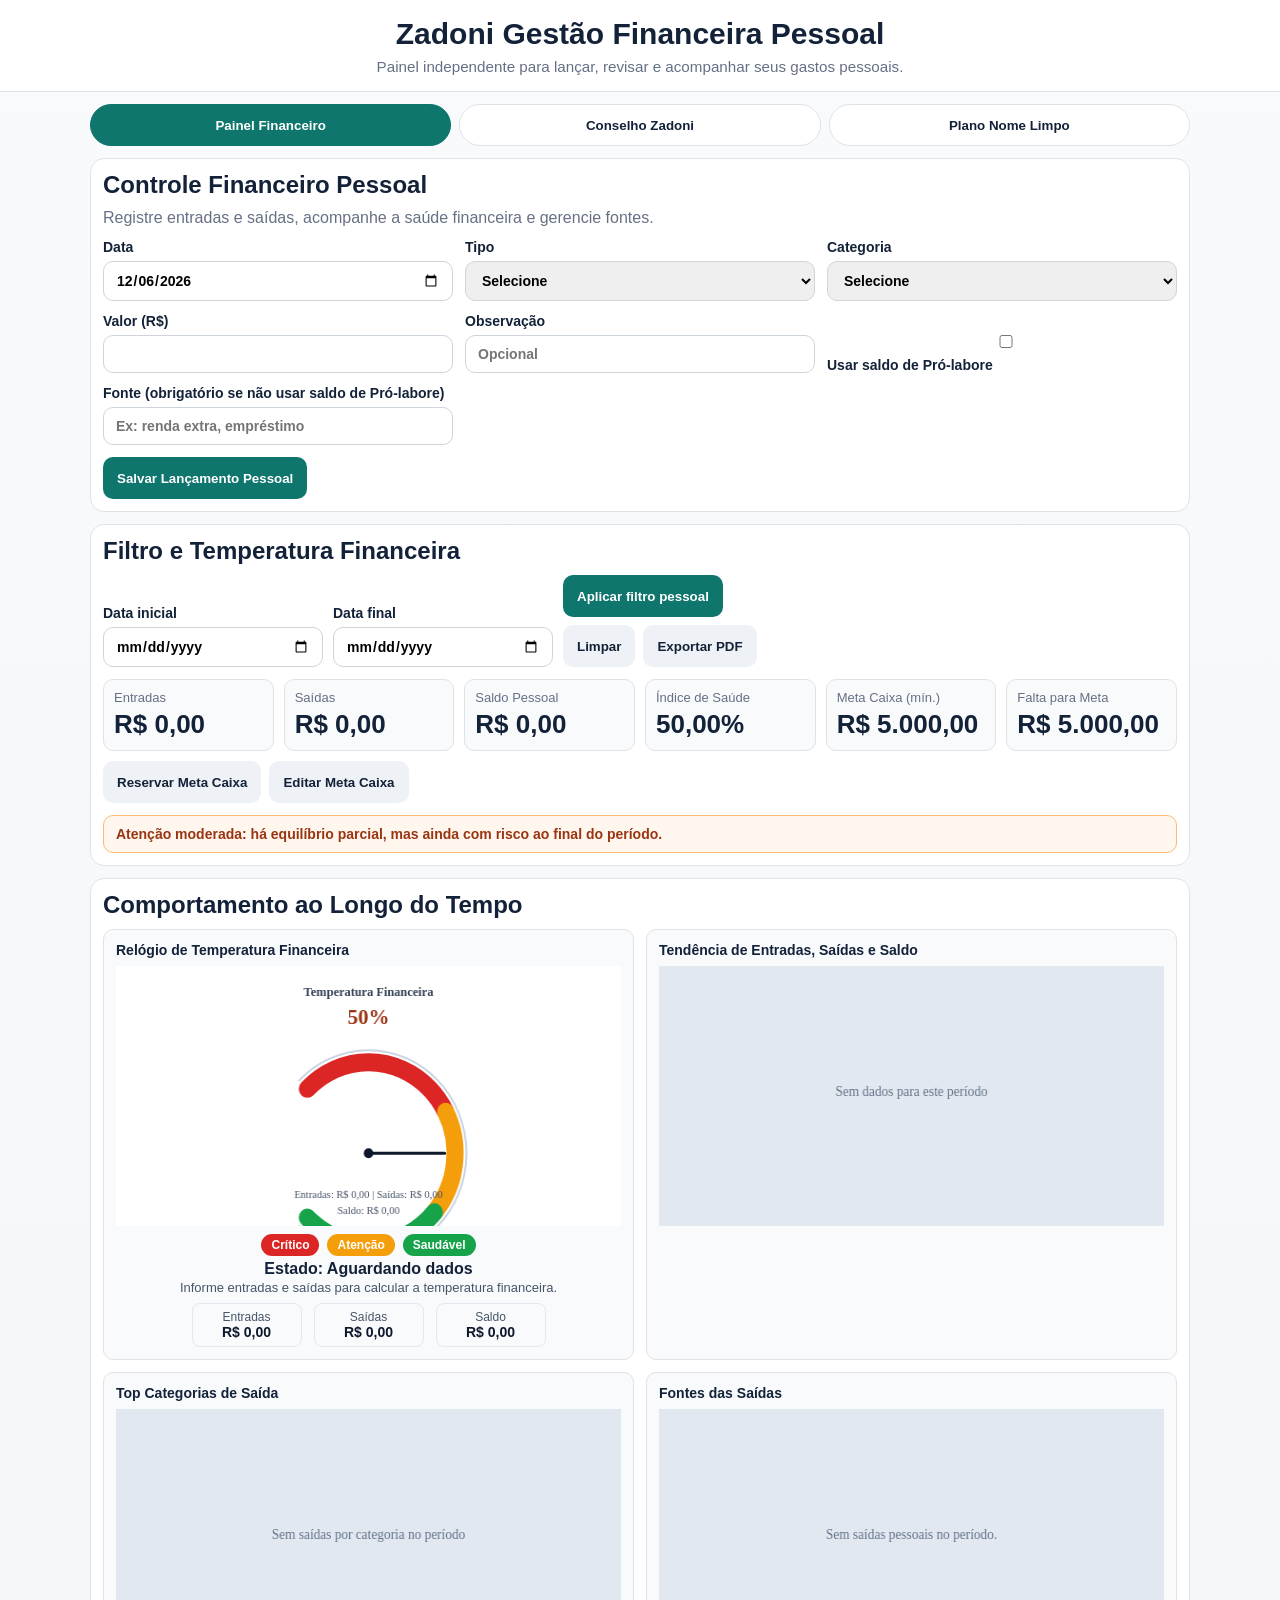
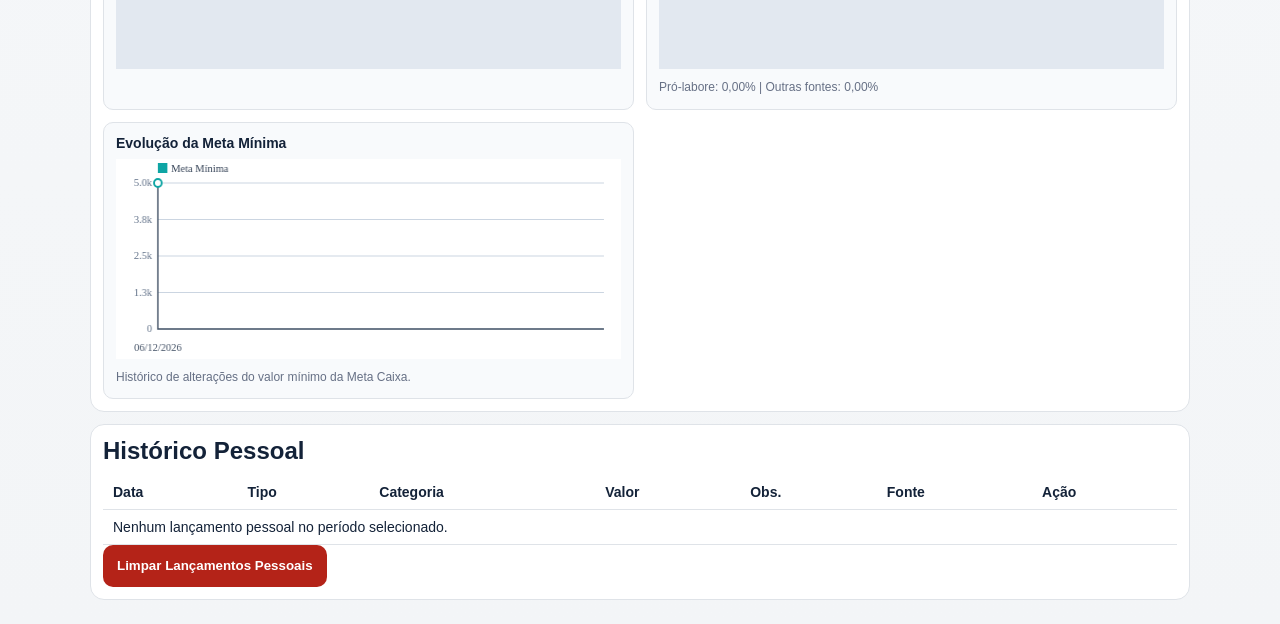
==== commit 26c00781: "Add debt payoff planning tab" ====
--- a/deploy-gestao-financeira-zadoni/index.html
+++ b/deploy-gestao-financeira-zadoni/index.html
@@ -19,6 +19,7 @@
   <nav class="tabs no-print" aria-label="Navegação principal">
     <button type="button" class="tab is-active" data-tab-target="personal">Painel Financeiro</button>
     <button type="button" class="tab" data-tab-target="prosperity">Conselho Zadoni</button>
+    <button type="button" class="tab" data-tab-target="debts">Plano Nome Limpo</button>
   </nav>
 
   <main class="container">
@@ -258,6 +259,135 @@
         <div id="wisdomPrinciples" class="principles-grid"></div>
       </section>
     </section>
+
+    <section class="screen" data-screen="debts">
+      <section class="card wisdom-hero debt-hero">
+        <div>
+          <span id="debtStatusPill" class="wisdom-pill neutral">Mapeamento necessário</span>
+          <h2>Plano Nome Limpo</h2>
+          <p id="debtFreedomMessage">Cadastre cada credor, mesmo valores pequenos. O primeiro milagre financeiro aqui é trocar vergonha por ordem.</p>
+        </div>
+        <div class="wisdom-score">
+          <span>Crédito limpo</span>
+          <strong id="debtCleanProgress">0%</strong>
+        </div>
+      </section>
+
+      <section class="card no-print">
+        <h2>Credor e Negociação</h2>
+        <p class="muted">Registre dívidas antigas, acordos, próximos contatos e pagamentos até zerar pendências.</p>
+        <form id="debtForm" class="grid">
+          <label>
+            Credor
+            <input type="text" id="debtCreditor" placeholder="Ex: banco, loja, cartão" required />
+          </label>
+          <label>
+            Valor original (R$)
+            <input type="number" id="debtOriginalAmount" min="0.01" step="0.01" required />
+          </label>
+          <label>
+            Valor negociado (R$)
+            <input type="number" id="debtNegotiatedAmount" min="0" step="0.01" placeholder="Opcional" />
+          </label>
+          <label>
+            Valor já pago (R$)
+            <input type="number" id="debtPaidAmount" min="0" step="0.01" />
+          </label>
+          <label>
+            Vencimento original
+            <input type="date" id="debtDueDate" />
+          </label>
+          <label>
+            Próxima ação
+            <input type="date" id="debtNextActionDate" />
+          </label>
+          <label>
+            Status
+            <select id="debtStatus" required>
+              <option value="Atrasado">Atrasado</option>
+              <option value="Em negociação">Em negociação</option>
+              <option value="Acordo ativo">Acordo ativo</option>
+              <option value="Quitado">Quitado</option>
+              <option value="Contestar">Contestar</option>
+            </select>
+          </label>
+          <label>
+            Prioridade
+            <select id="debtPriority">
+              <option value="Alta">Alta</option>
+              <option value="Média">Média</option>
+              <option value="Baixa">Baixa</option>
+            </select>
+          </label>
+          <label>
+            Contato do credor
+            <input type="text" id="debtContact" placeholder="Telefone, WhatsApp, e-mail" />
+          </label>
+          <label>
+            Observações do acordo
+            <input type="text" id="debtNotes" placeholder="Parcelas, proposta, protocolo" />
+          </label>
+          <div class="actions">
+            <button type="submit" id="debtSubmitBtn">Salvar Credor</button>
+            <button type="button" id="debtCancelEdit" class="ghost" hidden>Cancelar edição</button>
+          </div>
+        </form>
+      </section>
+
+      <section class="card">
+        <h2>Mapa da Dívida</h2>
+        <div class="kpis">
+          <article><span>Credores</span><strong id="debtKpiCreditors">0</strong></article>
+          <article><span>Total original</span><strong id="debtKpiOriginal">R$ 0,00</strong></article>
+          <article><span>Total negociado</span><strong id="debtKpiNegotiated">R$ 0,00</strong></article>
+          <article><span>Total pago</span><strong id="debtKpiPaid">R$ 0,00</strong></article>
+          <article><span>Falta quitar</span><strong id="debtKpiRemaining">R$ 0,00</strong></article>
+          <article><span>Próximas ações</span><strong id="debtKpiUpcoming">0</strong></article>
+        </div>
+      </section>
+
+      <section class="card">
+        <h2>Evolução das Negociações</h2>
+        <div class="dash-grid">
+          <div class="chart-card">
+            <h3 class="chart-title">Original, Negociado, Pago e Falta</h3>
+            <canvas id="debtNegotiationChart" height="240"></canvas>
+          </div>
+          <div class="chart-card">
+            <h3 class="chart-title">Dívidas por Status</h3>
+            <canvas id="debtStatusChart" height="240"></canvas>
+          </div>
+        </div>
+      </section>
+
+      <section class="card">
+        <h2>Roteiro de Libertação Financeira</h2>
+        <div id="debtRabbiGuidance" class="wisdom-list"></div>
+      </section>
+
+      <section class="card">
+        <h2>Credores Cadastrados</h2>
+        <div class="table-wrap">
+          <table id="debtTable" class="mobile-card-table">
+            <thead>
+              <tr>
+                <th>Credor</th>
+                <th>Status</th>
+                <th>Original</th>
+                <th>Negociado</th>
+                <th>Pago</th>
+                <th>Falta</th>
+                <th>Próxima ação</th>
+                <th class="no-print">Ação</th>
+              </tr>
+            </thead>
+            <tbody id="debtTableBody">
+              <tr><td colspan="8">Nenhum credor cadastrado.</td></tr>
+            </tbody>
+          </table>
+        </div>
+      </section>
+    </section>
   </main>
 </body>
 </html>
--- a/deploy-gestao-financeira-zadoni/style.css
+++ b/deploy-gestao-financeira-zadoni/style.css
@@ -775,6 +775,46 @@
   font-weight: 800;
 }
 
+.debt-hero {
+  border-left-color: #991b1b;
+}
+
+.debt-status-badge {
+  display: inline-flex;
+  align-items: center;
+  border-radius: 999px;
+  padding: 3px 9px;
+  font-size: 12px;
+  font-weight: 800;
+  background: #f1f5f9;
+  color: #334155;
+}
+
+.debt-status-badge.atrasado {
+  background: #fee2e2;
+  color: #991b1b;
+}
+
+.debt-status-badge.em-negociação {
+  background: #ffedd5;
+  color: #9a3412;
+}
+
+.debt-status-badge.acordo-ativo {
+  background: #dbeafe;
+  color: #1d4ed8;
+}
+
+.debt-status-badge.quitado {
+  background: #dcfce7;
+  color: #166534;
+}
+
+.debt-status-badge.contestar {
+  background: #f1f5f9;
+  color: #334155;
+}
+
 .personal-type {
   display: inline-block;
   padding: 2px 8px;
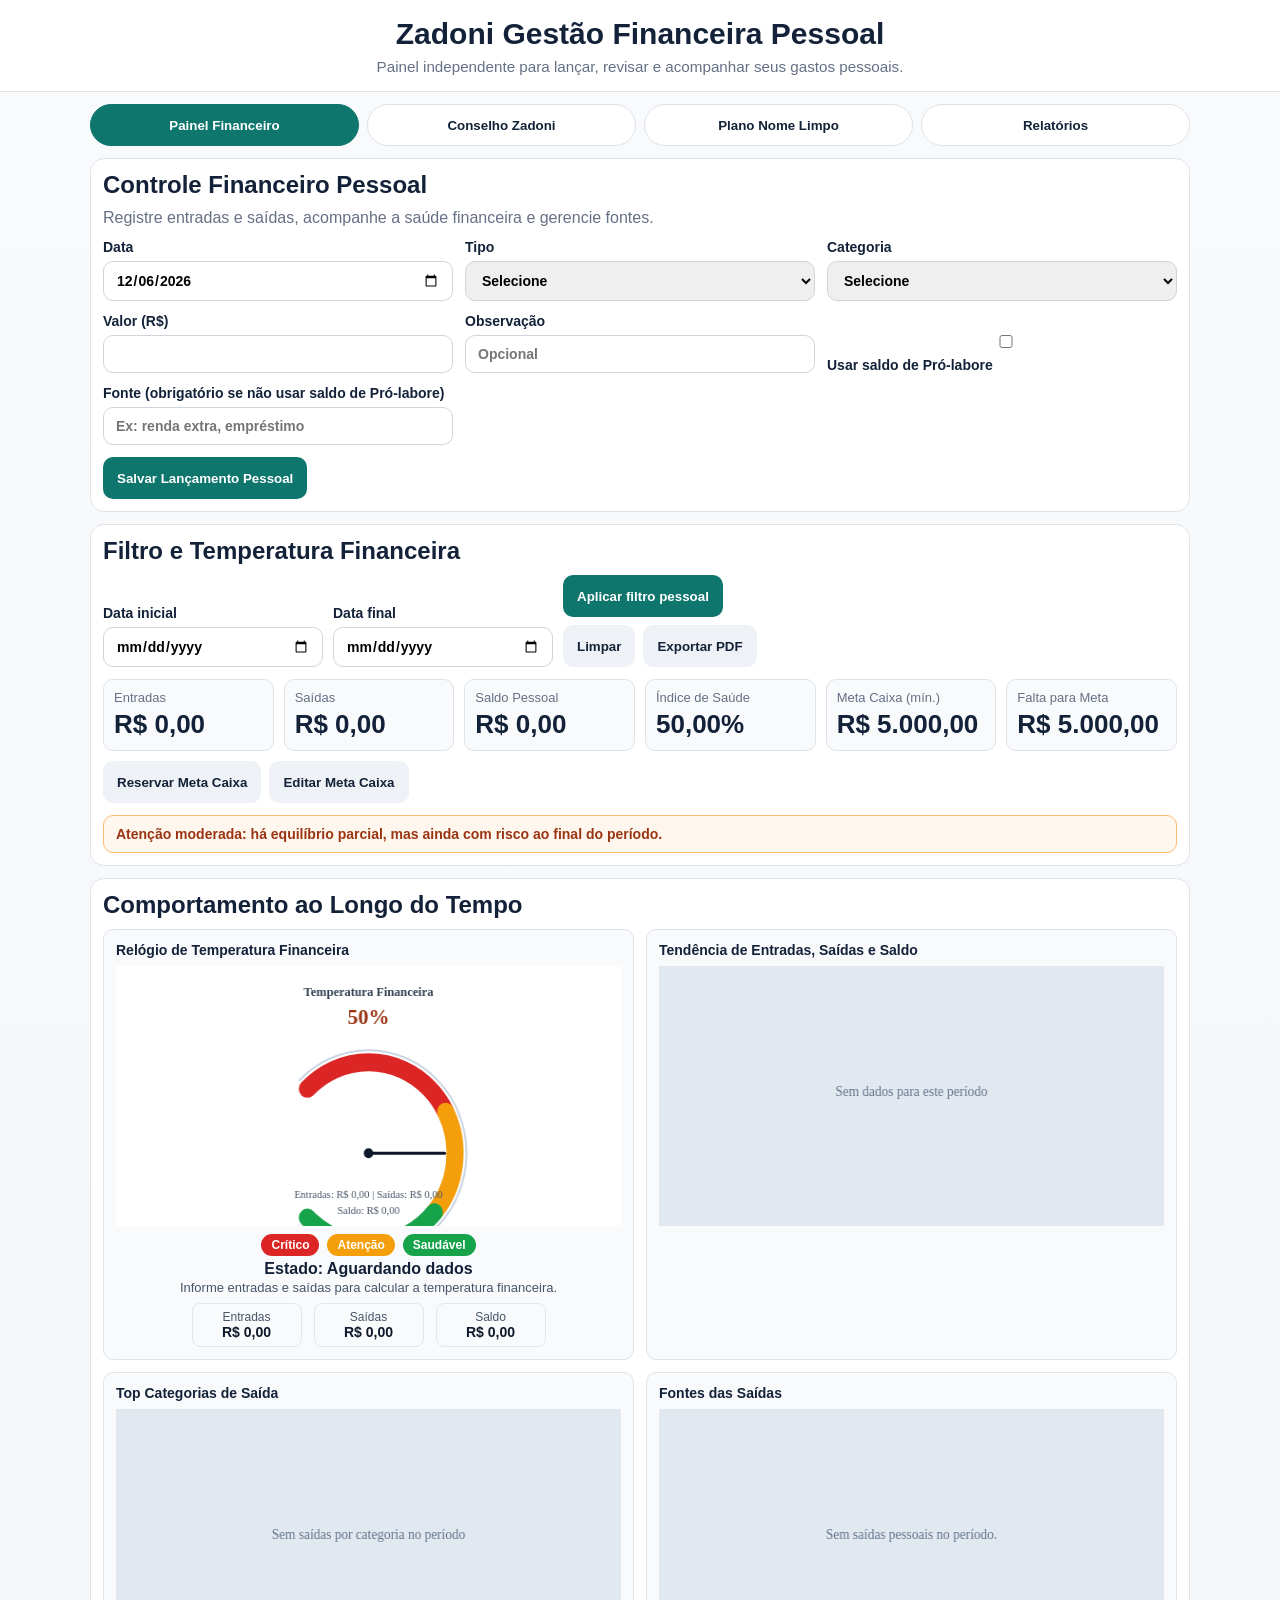
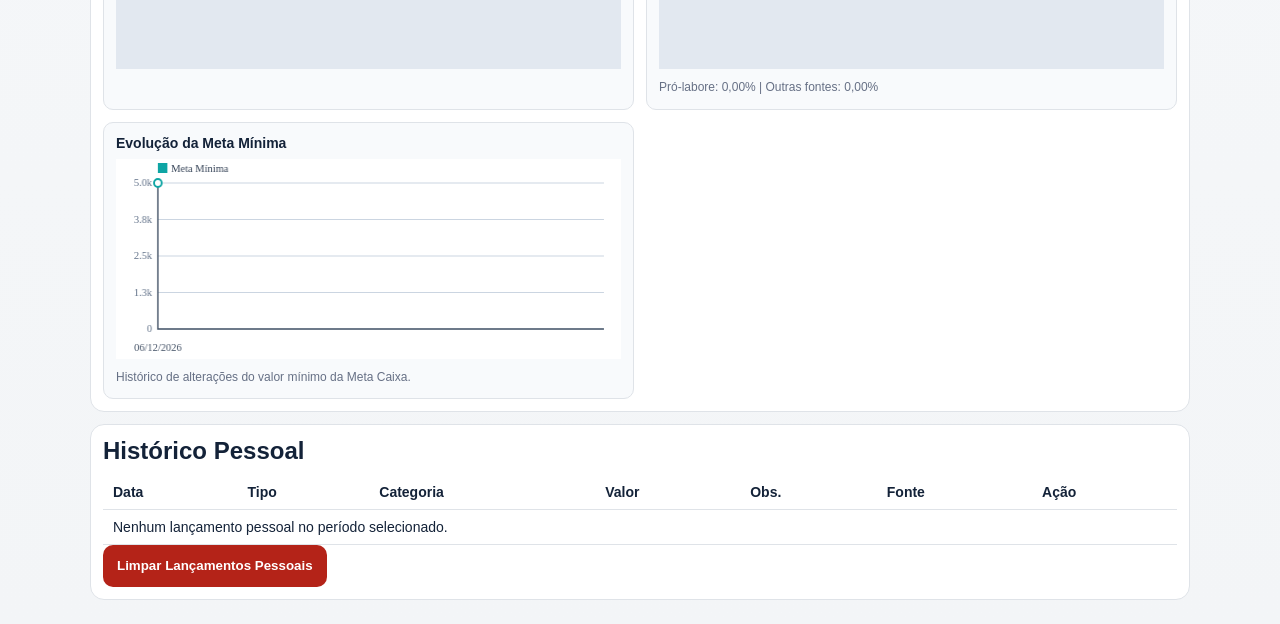
==== commit e8f84277: "Add consolidated period PDF reports" ====
--- a/deploy-gestao-financeira-zadoni/index.html
+++ b/deploy-gestao-financeira-zadoni/index.html
@@ -20,6 +20,7 @@
     <button type="button" class="tab is-active" data-tab-target="personal">Painel Financeiro</button>
     <button type="button" class="tab" data-tab-target="prosperity">Conselho Zadoni</button>
     <button type="button" class="tab" data-tab-target="debts">Plano Nome Limpo</button>
+    <button type="button" class="tab" data-tab-target="reports">Relatórios</button>
   </nav>
 
   <main class="container">
@@ -388,6 +389,113 @@
         </div>
       </section>
     </section>
+
+    <section class="screen" data-screen="reports">
+      <section class="report-heading">
+        <h1>Relatório Consolidado Zadoni</h1>
+        <p id="consolidatedReportPeriod">Período: todos os lançamentos</p>
+        <p id="consolidatedReportGeneratedAt">Gerado em: -</p>
+      </section>
+
+      <section class="card no-print">
+        <h2>Gerar Relatório por Período</h2>
+        <div class="filters">
+          <label>
+            Data inicial
+            <input type="date" id="consolidatedReportStartDate" />
+          </label>
+          <label>
+            Data final
+            <input type="date" id="consolidatedReportEndDate" />
+          </label>
+          <div class="actions-inline">
+            <button type="button" id="applyConsolidatedReport">Gerar relatório</button>
+            <button type="button" id="clearConsolidatedReport" class="ghost">Limpar período</button>
+            <button type="button" id="exportConsolidatedReportPdf" class="ghost">Exportar PDF</button>
+          </div>
+        </div>
+      </section>
+
+      <section class="card">
+        <h2>Resumo Consolidado</h2>
+        <div class="kpis">
+          <article><span>Entradas no período</span><strong id="reportKpiEntries">R$ 0,00</strong></article>
+          <article><span>Saídas no período</span><strong id="reportKpiExits">R$ 0,00</strong></article>
+          <article><span>Saldo do período</span><strong id="reportKpiBalance">R$ 0,00</strong></article>
+          <article><span>Saúde financeira</span><strong id="reportKpiHealth">0,00%</strong></article>
+          <article><span>Falta quitar em dívidas</span><strong id="reportKpiDebtRemaining">R$ 0,00</strong></article>
+          <article><span>Progresso nome limpo</span><strong id="reportKpiDebtProgress">0%</strong></article>
+        </div>
+      </section>
+
+      <section class="card">
+        <h2>Gráficos do Relatório</h2>
+        <div class="dash-grid">
+          <div class="chart-card">
+            <h3 class="chart-title">Entradas, Saídas e Saldo</h3>
+            <canvas id="reportCashflowChart" height="240"></canvas>
+          </div>
+          <div class="chart-card">
+            <h3 class="chart-title">Principais Saídas</h3>
+            <canvas id="reportCategoryChart" height="240"></canvas>
+          </div>
+          <div class="chart-card">
+            <h3 class="chart-title">Situação das Dívidas</h3>
+            <canvas id="reportDebtChart" height="240"></canvas>
+          </div>
+          <div class="chart-card">
+            <h3 class="chart-title">Dívidas por Status</h3>
+            <canvas id="reportDebtStatusChart" height="240"></canvas>
+          </div>
+        </div>
+      </section>
+
+      <section class="card">
+        <h2>Leitura Executiva</h2>
+        <div id="reportExecutiveSummary" class="wisdom-list"></div>
+      </section>
+
+      <section class="card">
+        <h2>Lançamentos do Período</h2>
+        <div class="table-wrap">
+          <table>
+            <thead>
+              <tr>
+                <th>Data</th>
+                <th>Tipo</th>
+                <th>Categoria</th>
+                <th>Valor</th>
+                <th>Fonte/Obs.</th>
+              </tr>
+            </thead>
+            <tbody id="reportTransactionsBody">
+              <tr><td colspan="5">Nenhum lançamento no período.</td></tr>
+            </tbody>
+          </table>
+        </div>
+      </section>
+
+      <section class="card">
+        <h2>Credores e Acordos</h2>
+        <div class="table-wrap">
+          <table>
+            <thead>
+              <tr>
+                <th>Credor</th>
+                <th>Status</th>
+                <th>Negociado</th>
+                <th>Pago</th>
+                <th>Falta</th>
+                <th>Próxima ação</th>
+              </tr>
+            </thead>
+            <tbody id="reportDebtsBody">
+              <tr><td colspan="6">Nenhum credor cadastrado.</td></tr>
+            </tbody>
+          </table>
+        </div>
+      </section>
+    </section>
   </main>
 </body>
 </html>
--- a/deploy-gestao-financeira-zadoni/style.css
+++ b/deploy-gestao-financeira-zadoni/style.css
@@ -1232,7 +1232,10 @@
     margin: 0;
   }
 
-  .screen,
+  .screen {
+    display: none;
+  }
+
   .screen.is-active {
     display: block;
   }
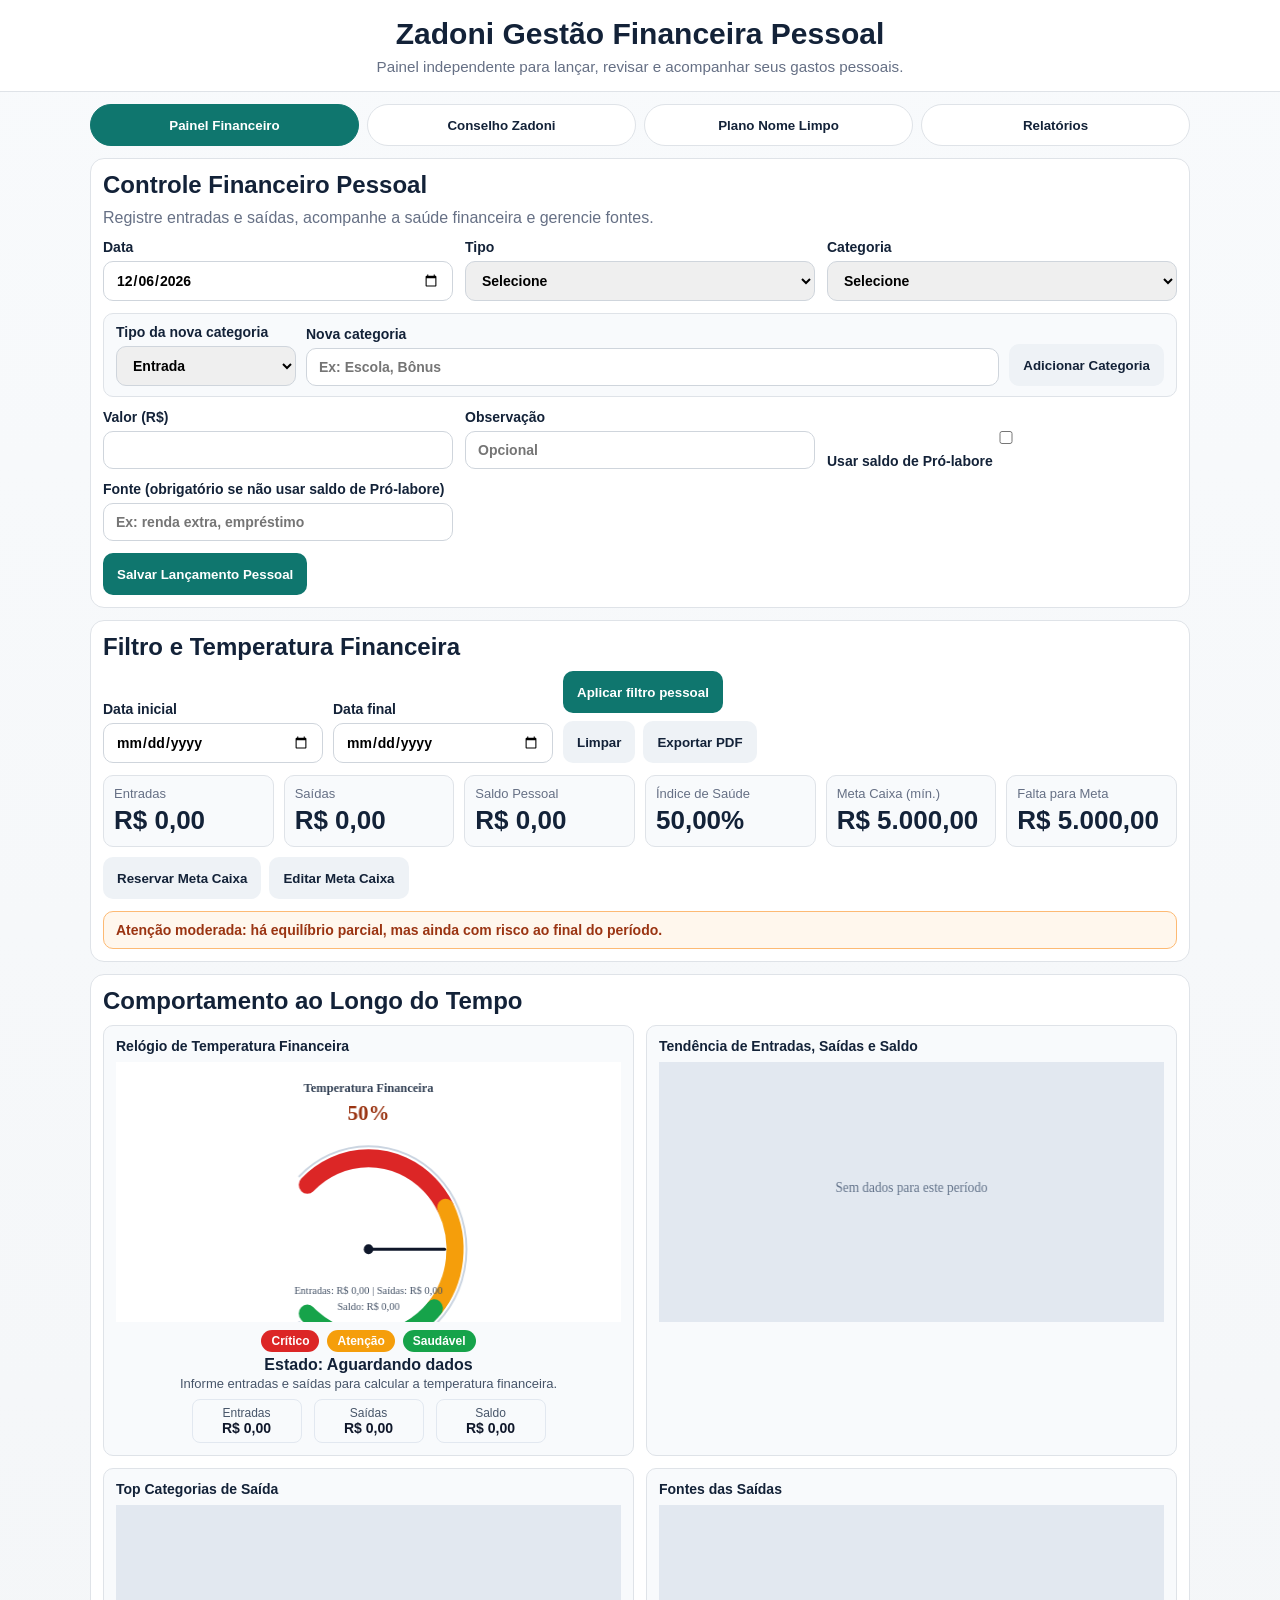
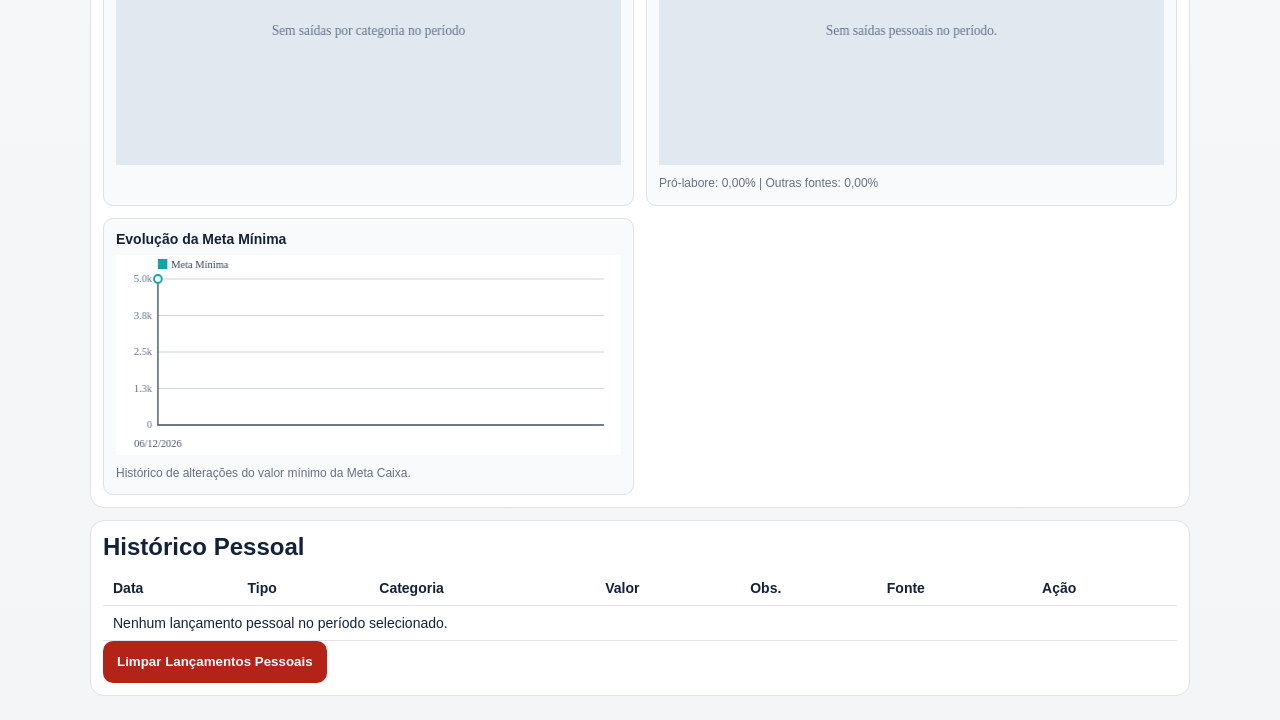
==== commit 47596e91: "Add custom personal categories" ====
--- a/deploy-gestao-financeira-zadoni/index.html
+++ b/deploy-gestao-financeira-zadoni/index.html
@@ -52,26 +52,22 @@
             Categoria
             <select id="personalCategory" required>
               <option value="">Selecione</option>
-              <option value="Renda">Renda</option>
-              <option value="Alimentação">Alimentação</option>
-              <option value="Transporte">Transporte</option>
-              <option value="Moradia">Moradia</option>
-              <option value="Saúde">Saúde</option>
-              <option value="Educação">Educação</option>
-              <option value="Lazer">Lazer</option>
-              <option value="Dívidas">Dívidas</option>
-              <option value="Recompra para negócio">Recompra para negócio</option>
-              <option value="Tráfego pago">Tráfego pago</option>
-              <option value="Roupas">Roupas</option>
-              <option value="Beleza">Beleza</option>
-              <option value="Cuidados pessoais">Cuidados pessoais</option>
-              <option value="Dízimos">Dízimos</option>
-              <option value="Investimentos">Investimentos</option>
-              <option value="Doações">Doações</option>
-              <option value="Oferta">Oferta</option>
-              <option value="Outros">Outros</option>
             </select>
           </label>
+          <div class="category-manager">
+            <label>
+              Tipo da nova categoria
+              <select id="newPersonalCategoryType">
+                <option value="entry">Entrada</option>
+                <option value="exit">Saída</option>
+              </select>
+            </label>
+            <label>
+              Nova categoria
+              <input type="text" id="newPersonalCategoryName" placeholder="Ex: Escola, Bônus" />
+            </label>
+            <button type="button" id="addPersonalCategory" class="ghost">Adicionar Categoria</button>
+          </div>
           <label>
             Valor (R$)
             <input type="number" id="personalAmount" min="0.01" step="0.01" required />
--- a/deploy-gestao-financeira-zadoni/style.css
+++ b/deploy-gestao-financeira-zadoni/style.css
@@ -170,6 +170,18 @@
   align-items: end;
 }
 
+.category-manager {
+  grid-column: 1 / -1;
+  display: grid;
+  grid-template-columns: 1fr;
+  gap: 10px;
+  align-items: end;
+  padding: 10px 12px;
+  border: 1px solid var(--line);
+  border-radius: 10px;
+  background: #f8fafc;
+}
+
 button {
   border: 0;
   border-radius: 10px;
@@ -1146,6 +1158,10 @@
     grid-template-columns: repeat(3, minmax(160px, 220px)) 1fr;
   }
 
+  .category-manager {
+    grid-template-columns: minmax(140px, 180px) minmax(220px, 1fr) auto;
+  }
+
   .kpis {
     grid-template-columns: repeat(auto-fit, minmax(150px, 1fr));
   }
